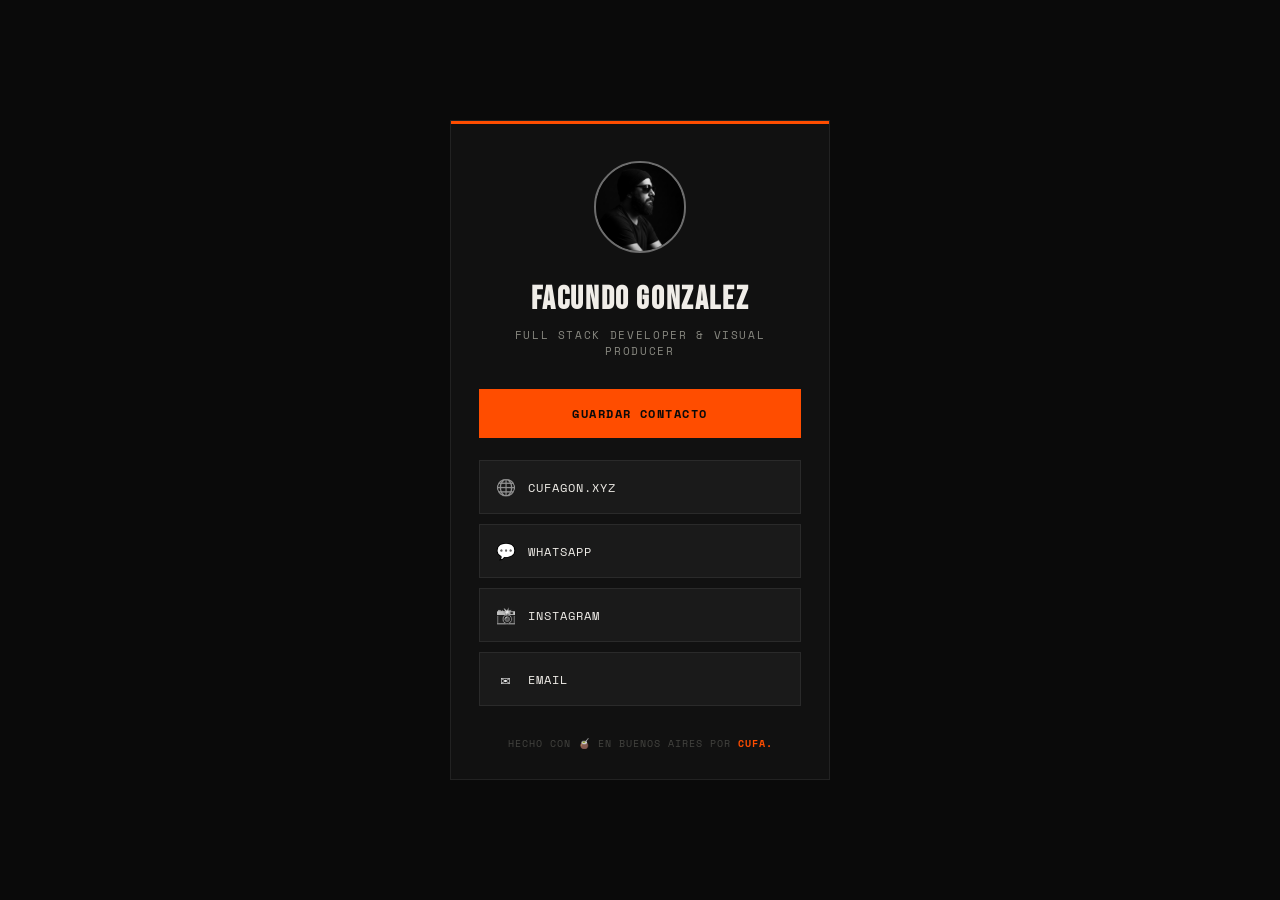
==== contact.html @ 972ae411 "Agregar página de contacto rápido Co-Authored-By: Claude Sonnet 5 <noreply@anthropic.com>" ====
<!DOCTYPE html>
<html lang="es">
<head>
  <meta charset="UTF-8">
  <meta name="viewport" content="width=device-width, initial-scale=1.0">
  <title>CUFA · Facundo González</title>
  <link rel="icon" type="image/png" href="img/logo128.png">
  <link rel="apple-touch-icon" sizes="180x180" href="img/logo128.png">
  <link href="https://fonts.googleapis.com/css2?family=Bebas+Neue&family=Space+Mono:wght@400;700&family=DM+Sans:wght@400;500;600&display=swap" rel="stylesheet">
  <style>
    :root {
      --bg: #0a0a0a;
      --surface: #111111;
      --surface2: #1a1a1a;
      --orange: #ff4d00;
      --orange-dim: #cc3d00;
      --text: #f0ede8;
      --text-muted: #888880;
      --text-dim: #444440;
      --border: rgba(255,255,255,0.07);
      --mono: 'Space Mono', monospace;
      --display: 'Bebas Neue', sans-serif;
      --body: 'DM Sans', sans-serif;
    }
    * { margin: 0; padding: 0; box-sizing: border-box; }
    body {
      font-family: var(--body);
      background: var(--bg);
      color: var(--text);
      min-height: 100vh;
      display: flex;
      align-items: center;
      justify-content: center;
      padding: 24px;
    }
    .card {
      width: 100%;
      max-width: 380px;
      background: var(--surface);
      border: 1px solid var(--border);
      padding: 40px 28px 28px;
      text-align: center;
      position: relative;
    }
    .card::before {
      content: '';
      position: absolute;
      top: 0; left: 0; right: 0;
      height: 3px;
      background: var(--orange);
      transform: scaleX(0);
      transform-origin: left;
      animation: line-in 0.5s cubic-bezier(0.4, 0, 0.2, 1) forwards;
    }
    .reveal {
      opacity: 0;
      transform: translateY(14px);
      animation: fade-up 0.5s cubic-bezier(0.4, 0, 0.2, 1) forwards;
    }
    .avatar { animation-delay: 0.15s; }
    h1 { animation-delay: 0.25s; }
    .role { animation-delay: 0.32s; }
    .btn-primary { animation-delay: 0.4s; }
    .links .link:nth-child(1) { animation-delay: 0.46s; }
    .links .link:nth-child(2) { animation-delay: 0.52s; }
    .links .link:nth-child(3) { animation-delay: 0.58s; }
    .links .link:nth-child(4) { animation-delay: 0.64s; }
    footer.dev-credit { animation-delay: 0.7s; }
    @keyframes line-in { to { transform: scaleX(1); } }
    @keyframes fade-up { to { opacity: 1; transform: translateY(0); } }
    .avatar {
      width: 92px;
      height: 92px;
      border-radius: 50%;
      margin: 0 auto 22px;
      object-fit: cover;
      border: 2px solid var(--orange);
      filter: grayscale(1);
    }
    h1 {
      font-family: var(--display);
      font-size: 32px;
      letter-spacing: 0.05em;
      text-transform: uppercase;
      margin-bottom: 8px;
    }
    .role {
      font-family: var(--mono);
      color: var(--text-muted);
      font-size: 11px;
      letter-spacing: 0.15em;
      text-transform: uppercase;
      margin-bottom: 30px;
    }
    .btn-primary {
      display: block;
      width: 100%;
      font-family: var(--mono);
      background: var(--orange);
      color: var(--bg);
      text-decoration: none;
      font-weight: 700;
      font-size: 12px;
      letter-spacing: 0.12em;
      text-transform: uppercase;
      padding: 16px;
      margin-bottom: 22px;
      transition: background 0.2s;
    }
    .btn-primary:hover, .btn-primary:active { background: var(--orange-dim); }
    .links { display: flex; flex-direction: column; gap: 10px; }
    .link {
      display: flex;
      align-items: center;
      gap: 12px;
      background: var(--surface2);
      border: 1px solid var(--border);
      padding: 14px 16px;
      text-decoration: none;
      color: var(--text);
      font-family: var(--mono);
      font-size: 12px;
      letter-spacing: 0.08em;
      text-transform: uppercase;
      transition: border-color 0.2s;
    }
    .link:hover, .link:active { border-color: var(--orange); }
    .link .ico { font-size: 16px; width: 20px; text-align: center; filter: grayscale(1); }
    footer.dev-credit {
      margin-top: 30px;
      text-align: center;
      font-family: var(--mono);
      font-size: 10px;
      letter-spacing: 0.1em;
      text-transform: uppercase;
      color: var(--text-dim);
    }
    a.cufa-name {
      font-family: var(--mono);
      font-weight: 700;
      color: var(--orange);
      font-size: 10px;
      letter-spacing: 0.1em;
      text-decoration: none;
    }
  </style>
</head>
<body>
  <main class="card">
    <img class="avatar reveal" src="/img/1cufa.png" alt="Facundo González">
    <h1 class="reveal">Facundo Gonzalez</h1>
    <p class="role reveal">Full Stack Developer &amp; Visual Producer</p>

    <a class="btn-primary reveal" href="/contact.vcf" download="facundo-gonzalez.vcf">Guardar contacto</a>

    <div class="links">
      <a class="link reveal" href="https://cufagon.xyz" target="_blank" rel="noopener">
        <span class="ico">🌐</span> cufagon.xyz
      </a>
      <a class="link reveal" href="https://wa.me/5491168980563" target="_blank" rel="noopener">
        <span class="ico">💬</span> WhatsApp
      </a>
      <a class="link reveal" href="https://instagram.com/cufa.dev" target="_blank" rel="noopener">
        <span class="ico">📸</span> Instagram
      </a>
      <a class="link reveal" href="mailto:facundonic.gonzalez@gmail.com">
        <span class="ico">✉️</span> Email
      </a>
    </div>

    <footer class="dev-credit reveal">Hecho con 🧉 en Buenos Aires por <a class="cufa-name" href="https://www.cufagon.xyz/" target="_blank" rel="noopener">CUFA.</a></footer>
  </main>
</body>
</html>
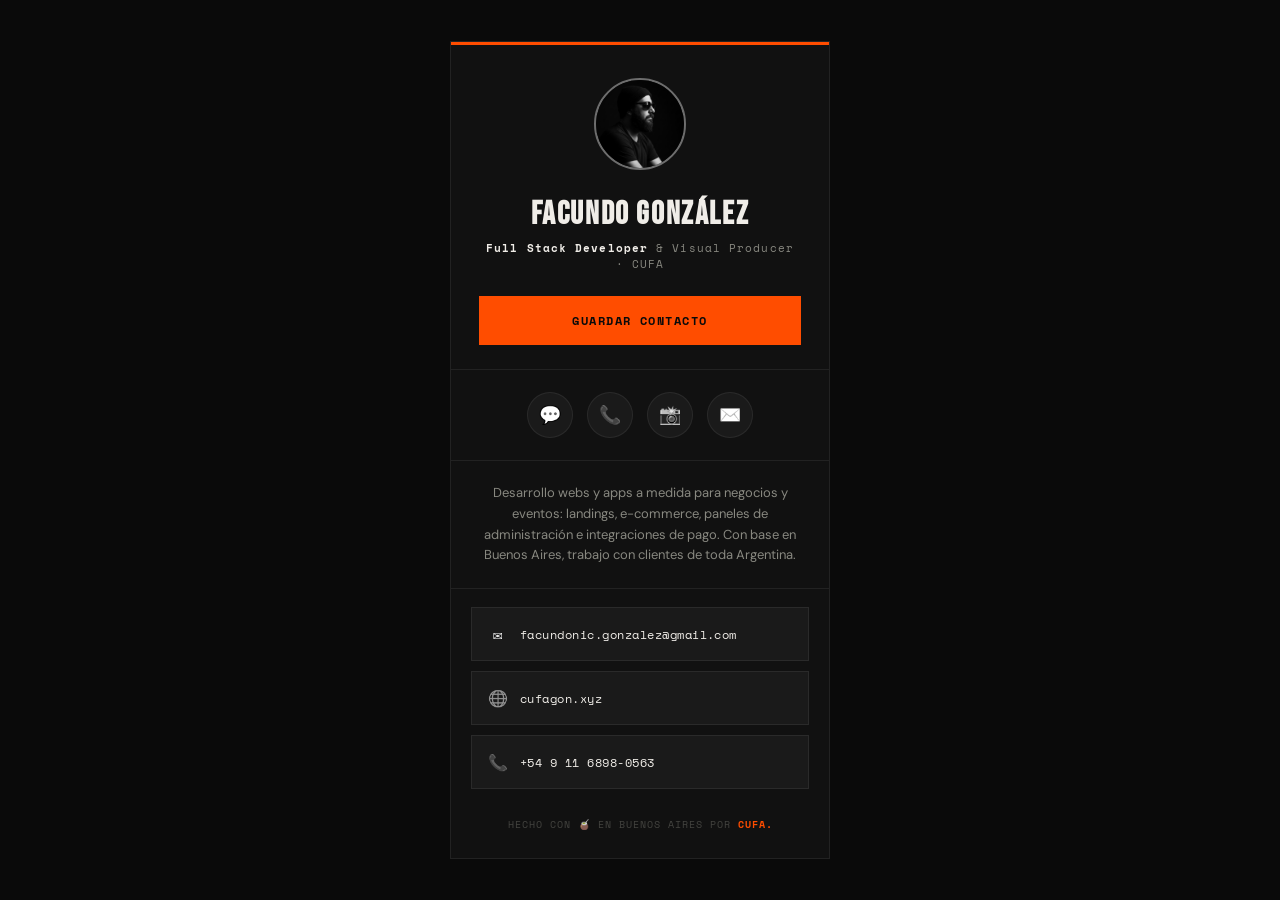
==== commit 87fe6b75: "Rediseñar contact.html con estilo tipo tarjeta NFC Agrega foto, fila de accesos rápidos (WhatsApp/ll" ====
--- a/contact.html
+++ b/contact.html
@@ -38,9 +38,9 @@
       max-width: 380px;
       background: var(--surface);
       border: 1px solid var(--border);
-      padding: 40px 28px 28px;
       text-align: center;
       position: relative;
+      overflow: hidden;
     }
     .card::before {
       content: '';
@@ -57,22 +57,24 @@
       transform: translateY(14px);
       animation: fade-up 0.5s cubic-bezier(0.4, 0, 0.2, 1) forwards;
     }
+    .top { padding: 36px 28px 24px; }
     .avatar { animation-delay: 0.15s; }
     h1 { animation-delay: 0.25s; }
     .role { animation-delay: 0.32s; }
     .btn-primary { animation-delay: 0.4s; }
-    .links .link:nth-child(1) { animation-delay: 0.46s; }
-    .links .link:nth-child(2) { animation-delay: 0.52s; }
-    .links .link:nth-child(3) { animation-delay: 0.58s; }
-    .links .link:nth-child(4) { animation-delay: 0.64s; }
-    footer.dev-credit { animation-delay: 0.7s; }
+    .quick { animation-delay: 0.46s; }
+    .bio { animation-delay: 0.52s; }
+    .details .row:nth-child(1) { animation-delay: 0.58s; }
+    .details .row:nth-child(2) { animation-delay: 0.64s; }
+    .details .row:nth-child(3) { animation-delay: 0.7s; }
+    footer.dev-credit { animation-delay: 0.78s; }
     @keyframes line-in { to { transform: scaleX(1); } }
     @keyframes fade-up { to { opacity: 1; transform: translateY(0); } }
     .avatar {
       width: 92px;
       height: 92px;
       border-radius: 50%;
-      margin: 0 auto 22px;
+      margin: 0 auto 20px;
       object-fit: cover;
       border: 2px solid var(--orange);
       filter: grayscale(1);
@@ -82,16 +84,16 @@
       font-size: 32px;
       letter-spacing: 0.05em;
       text-transform: uppercase;
-      margin-bottom: 8px;
+      margin-bottom: 6px;
     }
     .role {
       font-family: var(--mono);
       color: var(--text-muted);
       font-size: 11px;
-      letter-spacing: 0.15em;
-      text-transform: uppercase;
-      margin-bottom: 30px;
-    }
+      letter-spacing: 0.1em;
+      margin-bottom: 24px;
+    }
+    .role b { color: var(--text); font-weight: 700; }
     .btn-primary {
       display: block;
       width: 100%;
@@ -104,12 +106,41 @@
       letter-spacing: 0.12em;
       text-transform: uppercase;
       padding: 16px;
-      margin-bottom: 22px;
       transition: background 0.2s;
     }
     .btn-primary:hover, .btn-primary:active { background: var(--orange-dim); }
-    .links { display: flex; flex-direction: column; gap: 10px; }
-    .link {
+    .quick {
+      display: flex;
+      justify-content: center;
+      gap: 14px;
+      padding: 22px 28px;
+      border-top: 1px solid var(--border);
+      border-bottom: 1px solid var(--border);
+    }
+    .quick a {
+      width: 46px;
+      height: 46px;
+      border-radius: 50%;
+      background: var(--surface2);
+      border: 1px solid var(--border);
+      display: flex;
+      align-items: center;
+      justify-content: center;
+      font-size: 18px;
+      text-decoration: none;
+      filter: grayscale(1);
+      transition: border-color 0.2s, filter 0.2s;
+    }
+    .quick a:hover, .quick a:active { border-color: var(--orange); filter: grayscale(0); }
+    .bio {
+      font-size: 13px;
+      line-height: 1.6;
+      color: var(--text-muted);
+      padding: 22px 28px;
+      border-bottom: 1px solid var(--border);
+    }
+    .details { padding: 18px 20px 28px; display: flex; flex-direction: column; gap: 10px; }
+    .row {
       display: flex;
       align-items: center;
       gap: 12px;
@@ -120,14 +151,15 @@
       color: var(--text);
       font-family: var(--mono);
       font-size: 12px;
-      letter-spacing: 0.08em;
-      text-transform: uppercase;
+      letter-spacing: 0.04em;
+      text-align: left;
       transition: border-color 0.2s;
     }
-    .link:hover, .link:active { border-color: var(--orange); }
-    .link .ico { font-size: 16px; width: 20px; text-align: center; filter: grayscale(1); }
+    .row:hover, .row:active { border-color: var(--orange); }
+    .row .ico { font-size: 16px; width: 20px; text-align: center; filter: grayscale(1); flex-shrink: 0; }
+    .row span.val { overflow: hidden; text-overflow: ellipsis; white-space: nowrap; }
     footer.dev-credit {
-      margin-top: 30px;
+      padding: 0 28px 26px;
       text-align: center;
       font-family: var(--mono);
       font-size: 10px;
@@ -147,28 +179,35 @@
 </head>
 <body>
   <main class="card">
-    <img class="avatar reveal" src="/img/1cufa.png" alt="Facundo González">
-    <h1 class="reveal">Facundo Gonzalez</h1>
-    <p class="role reveal">Full Stack Developer &amp; Visual Producer</p>
-
-    <a class="btn-primary reveal" href="/contact.vcf" download="facundo-gonzalez.vcf">Guardar contacto</a>
-
-    <div class="links">
-      <a class="link reveal" href="https://cufagon.xyz" target="_blank" rel="noopener">
-        <span class="ico">🌐</span> cufagon.xyz
+    <div class="top">
+      <img class="avatar reveal" src="/img/1cufa.png" alt="Facundo González">
+      <h1 class="reveal">Facundo González</h1>
+      <p class="role reveal"><b>Full Stack Developer</b> &amp; Visual Producer · CUFA</p>
+      <a class="btn-primary reveal" href="/contact.vcf">Guardar contacto</a>
+    </div>
+
+    <div class="quick reveal">
+      <a href="https://wa.me/5491168980563" target="_blank" rel="noopener" aria-label="WhatsApp">💬</a>
+      <a href="tel:+5491168980563" aria-label="Llamar">📞</a>
+      <a href="https://instagram.com/cufa.dev" target="_blank" rel="noopener" aria-label="Instagram">📸</a>
+      <a href="mailto:facundonic.gonzalez@gmail.com" aria-label="Email">✉️</a>
+    </div>
+
+    <p class="bio reveal">Desarrollo webs y apps a medida para negocios y eventos: landings, e-commerce, paneles de administración e integraciones de pago. Con base en Buenos Aires, trabajo con clientes de toda Argentina.</p>
+
+    <div class="details">
+      <a class="row reveal" href="mailto:facundonic.gonzalez@gmail.com">
+        <span class="ico">✉️</span> <span class="val">facundonic.gonzalez@gmail.com</span>
       </a>
-      <a class="link reveal" href="https://wa.me/5491168980563" target="_blank" rel="noopener">
-        <span class="ico">💬</span> WhatsApp
+      <a class="row reveal" href="https://cufagon.xyz" target="_blank" rel="noopener">
+        <span class="ico">🌐</span> <span class="val">cufagon.xyz</span>
       </a>
-      <a class="link reveal" href="https://instagram.com/cufa.dev" target="_blank" rel="noopener">
-        <span class="ico">📸</span> Instagram
-      </a>
-      <a class="link reveal" href="mailto:facundonic.gonzalez@gmail.com">
-        <span class="ico">✉️</span> Email
+      <a class="row reveal" href="tel:+5491168980563">
+        <span class="ico">📞</span> <span class="val">+54 9 11 6898-0563</span>
       </a>
     </div>
 
     <footer class="dev-credit reveal">Hecho con 🧉 en Buenos Aires por <a class="cufa-name" href="https://www.cufagon.xyz/" target="_blank" rel="noopener">CUFA.</a></footer>
   </main>
 </body>
-</html>+</html>
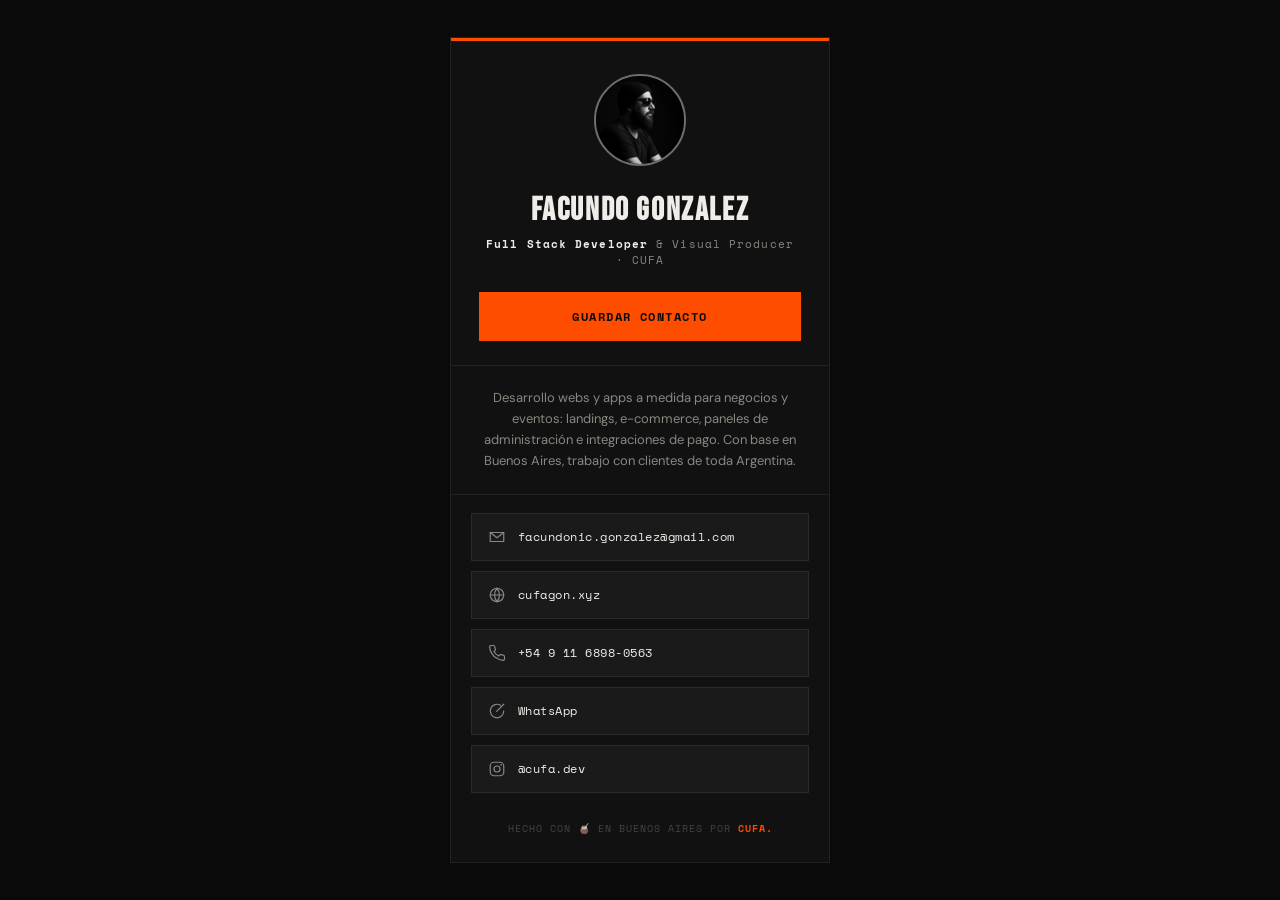
==== commit e3c190db: "Simplificar contact.html e iconos minimalistas + corregir apellido - Saca la fila de 4 iconos redond" ====
--- a/contact.html
+++ b/contact.html
@@ -3,7 +3,7 @@
 <head>
   <meta charset="UTF-8">
   <meta name="viewport" content="width=device-width, initial-scale=1.0">
-  <title>CUFA · Facundo González</title>
+  <title>CUFA · Facundo Gonzalez</title>
   <link rel="icon" type="image/png" href="img/logo128.png">
   <link rel="apple-touch-icon" sizes="180x180" href="img/logo128.png">
   <link href="https://fonts.googleapis.com/css2?family=Bebas+Neue&family=Space+Mono:wght@400;700&family=DM+Sans:wght@400;500;600&display=swap" rel="stylesheet">
@@ -109,34 +109,12 @@
       transition: background 0.2s;
     }
     .btn-primary:hover, .btn-primary:active { background: var(--orange-dim); }
-    .quick {
-      display: flex;
-      justify-content: center;
-      gap: 14px;
-      padding: 22px 28px;
-      border-top: 1px solid var(--border);
-      border-bottom: 1px solid var(--border);
-    }
-    .quick a {
-      width: 46px;
-      height: 46px;
-      border-radius: 50%;
-      background: var(--surface2);
-      border: 1px solid var(--border);
-      display: flex;
-      align-items: center;
-      justify-content: center;
-      font-size: 18px;
-      text-decoration: none;
-      filter: grayscale(1);
-      transition: border-color 0.2s, filter 0.2s;
-    }
-    .quick a:hover, .quick a:active { border-color: var(--orange); filter: grayscale(0); }
     .bio {
       font-size: 13px;
       line-height: 1.6;
       color: var(--text-muted);
       padding: 22px 28px;
+      border-top: 1px solid var(--border);
       border-bottom: 1px solid var(--border);
     }
     .details { padding: 18px 20px 28px; display: flex; flex-direction: column; gap: 10px; }
@@ -156,7 +134,9 @@
       transition: border-color 0.2s;
     }
     .row:hover, .row:active { border-color: var(--orange); }
-    .row .ico { font-size: 16px; width: 20px; text-align: center; filter: grayscale(1); flex-shrink: 0; }
+    .row:hover .ico svg, .row:active .ico svg { stroke: var(--orange); }
+    .row .ico { width: 18px; height: 18px; flex-shrink: 0; display: flex; align-items: center; justify-content: center; }
+    .row .ico svg { width: 18px; height: 18px; stroke: var(--text-muted); fill: none; stroke-width: 1.6; stroke-linecap: round; stroke-linejoin: round; transition: stroke 0.2s; }
     .row span.val { overflow: hidden; text-overflow: ellipsis; white-space: nowrap; }
     footer.dev-credit {
       padding: 0 28px 26px;
@@ -180,30 +160,29 @@
 <body>
   <main class="card">
     <div class="top">
-      <img class="avatar reveal" src="/img/1cufa.png" alt="Facundo González">
-      <h1 class="reveal">Facundo González</h1>
+      <img class="avatar reveal" src="/img/1cufa.png" alt="Facundo Gonzalez">
+      <h1 class="reveal">Facundo Gonzalez</h1>
       <p class="role reveal"><b>Full Stack Developer</b> &amp; Visual Producer · CUFA</p>
       <a class="btn-primary reveal" href="/contact.vcf">Guardar contacto</a>
-    </div>
-
-    <div class="quick reveal">
-      <a href="https://wa.me/5491168980563" target="_blank" rel="noopener" aria-label="WhatsApp">💬</a>
-      <a href="tel:+5491168980563" aria-label="Llamar">📞</a>
-      <a href="https://instagram.com/cufa.dev" target="_blank" rel="noopener" aria-label="Instagram">📸</a>
-      <a href="mailto:facundonic.gonzalez@gmail.com" aria-label="Email">✉️</a>
     </div>
 
     <p class="bio reveal">Desarrollo webs y apps a medida para negocios y eventos: landings, e-commerce, paneles de administración e integraciones de pago. Con base en Buenos Aires, trabajo con clientes de toda Argentina.</p>
 
     <div class="details">
       <a class="row reveal" href="mailto:facundonic.gonzalez@gmail.com">
-        <span class="ico">✉️</span> <span class="val">facundonic.gonzalez@gmail.com</span>
+        <span class="ico"><svg viewBox="0 0 24 24"><path d="M3 6h18v12H3z"/><path d="M3 6l9 7 9-7"/></svg></span> <span class="val">facundonic.gonzalez@gmail.com</span>
       </a>
       <a class="row reveal" href="https://cufagon.xyz" target="_blank" rel="noopener">
-        <span class="ico">🌐</span> <span class="val">cufagon.xyz</span>
+        <span class="ico"><svg viewBox="0 0 24 24"><circle cx="12" cy="12" r="9"/><path d="M3 12h18M12 3a14 14 0 0 1 0 18M12 3a14 14 0 0 0 0 18"/></svg></span> <span class="val">cufagon.xyz</span>
       </a>
       <a class="row reveal" href="tel:+5491168980563">
-        <span class="ico">📞</span> <span class="val">+54 9 11 6898-0563</span>
+        <span class="ico"><svg viewBox="0 0 24 24"><path d="M22 16.9v3a2 2 0 0 1-2.2 2 19.8 19.8 0 0 1-8.6-3.1 19.5 19.5 0 0 1-6-6 19.8 19.8 0 0 1-3.1-8.7A2 2 0 0 1 4.1 2h3a2 2 0 0 1 2 1.7c.1 1 .3 2 .7 2.9a2 2 0 0 1-.5 2.1L8 10a16 16 0 0 0 6 6l1.3-1.3a2 2 0 0 1 2.1-.5c.9.4 1.9.6 2.9.7a2 2 0 0 1 1.7 2z"/></svg></span> <span class="val">+54 9 11 6898-0563</span>
+      </a>
+      <a class="row reveal" href="https://wa.me/5491168980563" target="_blank" rel="noopener">
+        <span class="ico"><svg viewBox="0 0 24 24"><path d="M21 12a9 9 0 1 1-4.2-7.6"/><path d="M21 3l-9.5 9.5"/></svg></span> <span class="val">WhatsApp</span>
+      </a>
+      <a class="row reveal" href="https://instagram.com/cufa.dev" target="_blank" rel="noopener">
+        <span class="ico"><svg viewBox="0 0 24 24"><rect x="3" y="3" width="18" height="18" rx="5"/><circle cx="12" cy="12" r="4"/><circle cx="17.5" cy="6.5" r="0.8" fill="currentColor" stroke="none"/></svg></span> <span class="val">@cufa.dev</span>
       </a>
     </div>
 
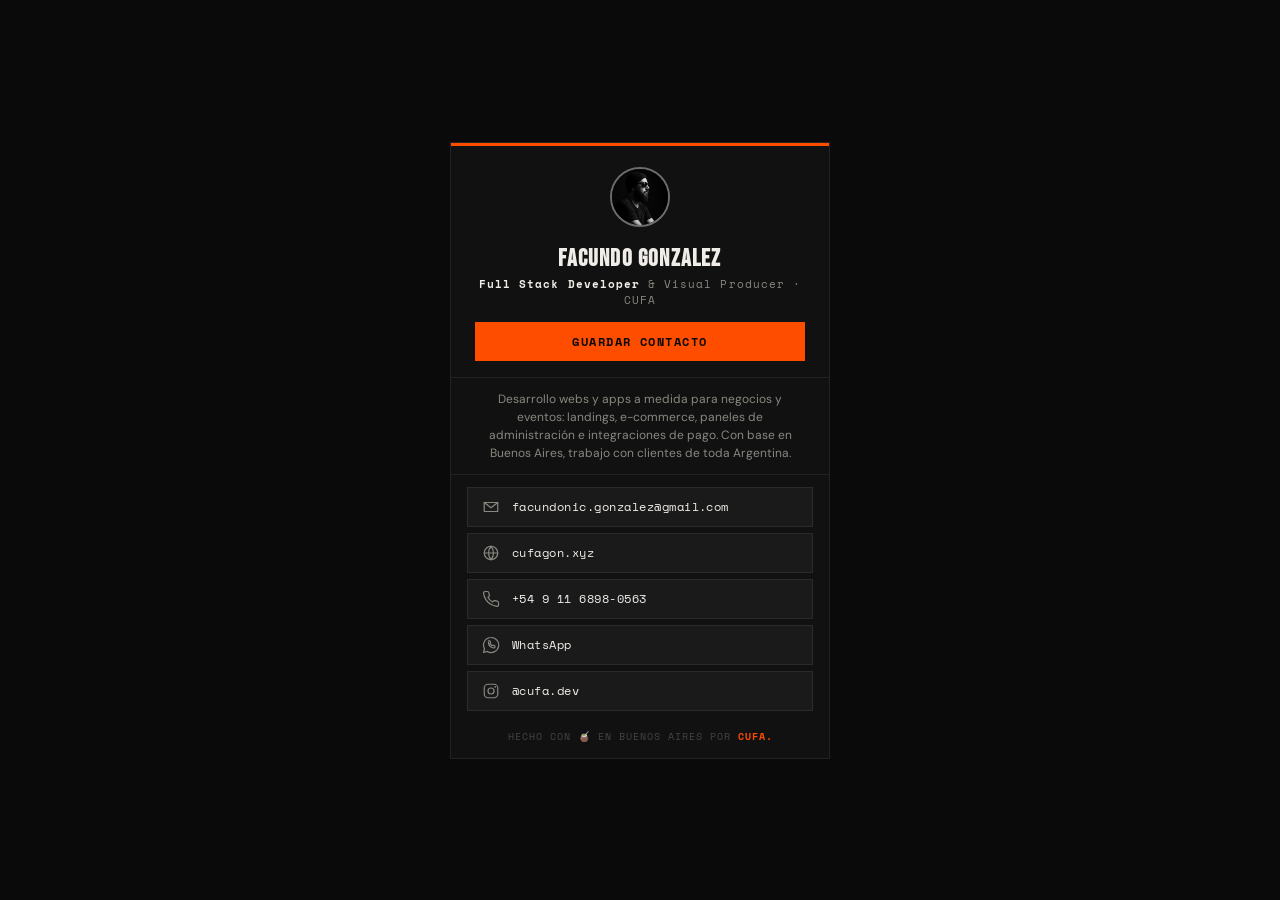
==== commit ca173276: "Achicar espaciado vertical y corregir ícono de WhatsApp Reduce paddings/tamaños (avatar, títulos, fi" ====
--- a/contact.html
+++ b/contact.html
@@ -31,7 +31,7 @@
       display: flex;
       align-items: center;
       justify-content: center;
-      padding: 24px;
+      padding: 16px;
     }
     .card {
       width: 100%;
@@ -57,7 +57,7 @@
       transform: translateY(14px);
       animation: fade-up 0.5s cubic-bezier(0.4, 0, 0.2, 1) forwards;
     }
-    .top { padding: 36px 28px 24px; }
+    .top { padding: 24px 24px 16px; }
     .avatar { animation-delay: 0.15s; }
     h1 { animation-delay: 0.25s; }
     .role { animation-delay: 0.32s; }
@@ -71,27 +71,27 @@
     @keyframes line-in { to { transform: scaleX(1); } }
     @keyframes fade-up { to { opacity: 1; transform: translateY(0); } }
     .avatar {
-      width: 92px;
-      height: 92px;
+      width: 60px;
+      height: 60px;
       border-radius: 50%;
-      margin: 0 auto 20px;
+      margin: 0 auto 12px;
       object-fit: cover;
       border: 2px solid var(--orange);
       filter: grayscale(1);
     }
     h1 {
       font-family: var(--display);
-      font-size: 32px;
+      font-size: 24px;
       letter-spacing: 0.05em;
       text-transform: uppercase;
-      margin-bottom: 6px;
+      margin-bottom: 3px;
     }
     .role {
       font-family: var(--mono);
       color: var(--text-muted);
-      font-size: 11px;
+      font-size: 10.5px;
       letter-spacing: 0.1em;
-      margin-bottom: 24px;
+      margin-bottom: 14px;
     }
     .role b { color: var(--text); font-weight: 700; }
     .btn-primary {
@@ -105,26 +105,26 @@
       font-size: 12px;
       letter-spacing: 0.12em;
       text-transform: uppercase;
-      padding: 16px;
+      padding: 11px;
       transition: background 0.2s;
     }
     .btn-primary:hover, .btn-primary:active { background: var(--orange-dim); }
     .bio {
-      font-size: 13px;
-      line-height: 1.6;
+      font-size: 12px;
+      line-height: 1.5;
       color: var(--text-muted);
-      padding: 22px 28px;
+      padding: 12px 24px;
       border-top: 1px solid var(--border);
       border-bottom: 1px solid var(--border);
     }
-    .details { padding: 18px 20px 28px; display: flex; flex-direction: column; gap: 10px; }
+    .details { padding: 12px 16px 18px; display: flex; flex-direction: column; gap: 6px; }
     .row {
       display: flex;
       align-items: center;
       gap: 12px;
       background: var(--surface2);
       border: 1px solid var(--border);
-      padding: 14px 16px;
+      padding: 10px 14px;
       text-decoration: none;
       color: var(--text);
       font-family: var(--mono);
@@ -139,7 +139,7 @@
     .row .ico svg { width: 18px; height: 18px; stroke: var(--text-muted); fill: none; stroke-width: 1.6; stroke-linecap: round; stroke-linejoin: round; transition: stroke 0.2s; }
     .row span.val { overflow: hidden; text-overflow: ellipsis; white-space: nowrap; }
     footer.dev-credit {
-      padding: 0 28px 26px;
+      padding: 0 24px 14px;
       text-align: center;
       font-family: var(--mono);
       font-size: 10px;
@@ -179,7 +179,7 @@
         <span class="ico"><svg viewBox="0 0 24 24"><path d="M22 16.9v3a2 2 0 0 1-2.2 2 19.8 19.8 0 0 1-8.6-3.1 19.5 19.5 0 0 1-6-6 19.8 19.8 0 0 1-3.1-8.7A2 2 0 0 1 4.1 2h3a2 2 0 0 1 2 1.7c.1 1 .3 2 .7 2.9a2 2 0 0 1-.5 2.1L8 10a16 16 0 0 0 6 6l1.3-1.3a2 2 0 0 1 2.1-.5c.9.4 1.9.6 2.9.7a2 2 0 0 1 1.7 2z"/></svg></span> <span class="val">+54 9 11 6898-0563</span>
       </a>
       <a class="row reveal" href="https://wa.me/5491168980563" target="_blank" rel="noopener">
-        <span class="ico"><svg viewBox="0 0 24 24"><path d="M21 12a9 9 0 1 1-4.2-7.6"/><path d="M21 3l-9.5 9.5"/></svg></span> <span class="val">WhatsApp</span>
+        <span class="ico"><svg viewBox="0 0 24 24"><path d="M12 2a10 10 0 0 0-8.6 15L2 22l5.2-1.4A10 10 0 1 0 12 2z"/><path d="M8.5 8.3c0 4.4 3.3 7.7 7.7 7.7.6 0 1-.4 1-1v-1.2a1 1 0 0 0-.7-1l-1.6-.5a1 1 0 0 0-1 .3l-.3.4a5.9 5.9 0 0 1-2.9-2.9l.4-.3a1 1 0 0 0 .3-1l-.5-1.6a1 1 0 0 0-1-.7H8.5"/></svg></span> <span class="val">WhatsApp</span>
       </a>
       <a class="row reveal" href="https://instagram.com/cufa.dev" target="_blank" rel="noopener">
         <span class="ico"><svg viewBox="0 0 24 24"><rect x="3" y="3" width="18" height="18" rx="5"/><circle cx="12" cy="12" r="4"/><circle cx="17.5" cy="6.5" r="0.8" fill="currentColor" stroke="none"/></svg></span> <span class="val">@cufa.dev</span>
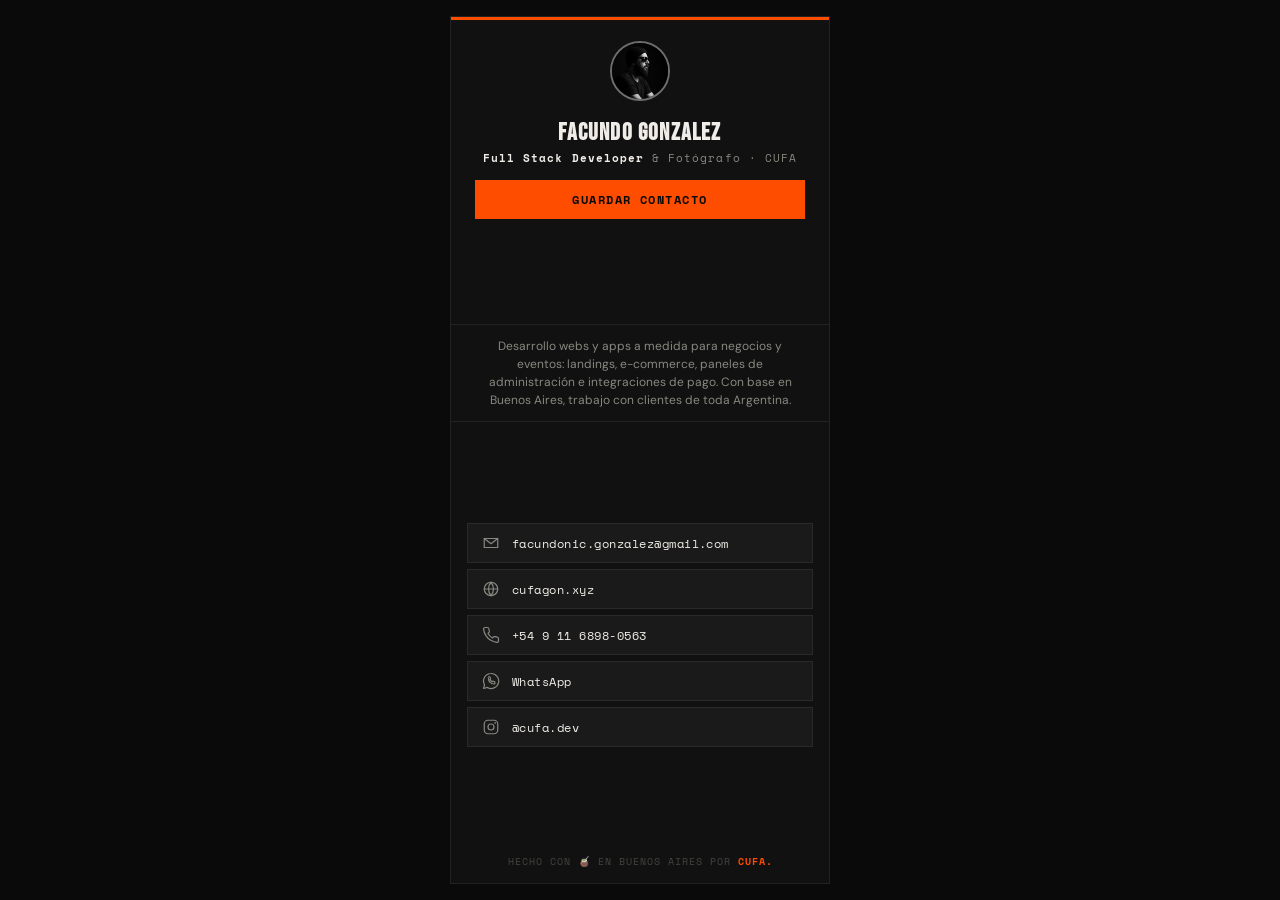
==== commit fba9ca76: "Estirar tarjeta a toda la altura y cambiar rol a Fotógrafo Card usa min-height + max-height (100dvh)" ====
--- a/contact.html
+++ b/contact.html
@@ -27,7 +27,7 @@
       font-family: var(--body);
       background: var(--bg);
       color: var(--text);
-      min-height: 100vh;
+      min-height: 100dvh;
       display: flex;
       align-items: center;
       justify-content: center;
@@ -36,11 +36,16 @@
     .card {
       width: 100%;
       max-width: 380px;
+      min-height: calc(100dvh - 32px);
+      max-height: calc(100dvh - 32px);
       background: var(--surface);
       border: 1px solid var(--border);
       text-align: center;
       position: relative;
       overflow: hidden;
+      display: flex;
+      flex-direction: column;
+      justify-content: space-between;
     }
     .card::before {
       content: '';
@@ -50,7 +55,7 @@
       background: var(--orange);
       transform: scaleX(0);
       transform-origin: left;
-      animation: line-in 0.5s cubic-bezier(0.4, 0, 0.2, 1) forwards;
+      animation: line-in 0.6s steps(1) forwards;
     }
     .reveal {
       opacity: 0;
@@ -68,7 +73,14 @@
     .details .row:nth-child(2) { animation-delay: 0.64s; }
     .details .row:nth-child(3) { animation-delay: 0.7s; }
     footer.dev-credit { animation-delay: 0.78s; }
-    @keyframes line-in { to { transform: scaleX(1); } }
+    @keyframes line-in {
+      0%   { transform: scaleX(0); background: #00ffcc; }
+      15%  { transform: scaleX(0.4); background: #00ffcc; }
+      30%  { transform: scaleX(0.7); background: #ff0066; }
+      45%  { transform: scaleX(0.5); background: #ff0066; }
+      60%  { transform: scaleX(1); background: var(--orange-dim); }
+      100% { transform: scaleX(1); background: var(--orange); }
+    }
     @keyframes fade-up { to { opacity: 1; transform: translateY(0); } }
     .avatar {
       width: 60px;
@@ -85,6 +97,35 @@
       letter-spacing: 0.05em;
       text-transform: uppercase;
       margin-bottom: 3px;
+      position: relative;
+    }
+    h1::before, h1::after {
+      content: attr(data-text);
+      position: absolute;
+      top: 0; left: 0;
+      width: 100%;
+      opacity: 0;
+      pointer-events: none;
+    }
+    h1::before { color: #00ffcc; animation: glitchA 0.7s steps(1) 1 forwards; animation-delay: 0.25s; }
+    h1::after { color: #ff0066; animation: glitchB 0.7s steps(1) 1 forwards; animation-delay: 0.27s; }
+    @keyframes glitchA {
+      0%   { opacity: 0; }
+      8%   { opacity: 0.8; clip-path: inset(0 0 60% 0); transform: translate(-3px, 0); }
+      16%  { opacity: 0.8; clip-path: inset(30% 0 30% 0); transform: translate(2px, 0); }
+      24%  { opacity: 0; }
+      55%  { opacity: 0.7; clip-path: inset(60% 0 0 0); transform: translate(-2px, 0); }
+      63%  { opacity: 0; }
+      100% { opacity: 0; }
+    }
+    @keyframes glitchB {
+      0%   { opacity: 0; }
+      10%  { opacity: 0.8; clip-path: inset(20% 0 55% 0); transform: translate(3px, 0); }
+      18%  { opacity: 0.8; clip-path: inset(50% 0 10% 0); transform: translate(-2px, 0); }
+      26%  { opacity: 0; }
+      58%  { opacity: 0.7; clip-path: inset(0 0 65% 0); transform: translate(2px, 0); }
+      66%  { opacity: 0; }
+      100% { opacity: 0; }
     }
     .role {
       font-family: var(--mono);
@@ -131,9 +172,9 @@
       font-size: 12px;
       letter-spacing: 0.04em;
       text-align: left;
-      transition: border-color 0.2s;
-    }
-    .row:hover, .row:active { border-color: var(--orange); }
+      transition: border-color 0.2s, transform 0.15s;
+    }
+    .row:hover, .row:active { border-color: var(--orange); transform: translateX(3px); }
     .row:hover .ico svg, .row:active .ico svg { stroke: var(--orange); }
     .row .ico { width: 18px; height: 18px; flex-shrink: 0; display: flex; align-items: center; justify-content: center; }
     .row .ico svg { width: 18px; height: 18px; stroke: var(--text-muted); fill: none; stroke-width: 1.6; stroke-linecap: round; stroke-linejoin: round; transition: stroke 0.2s; }
@@ -155,14 +196,18 @@
       letter-spacing: 0.1em;
       text-decoration: none;
     }
+    @media (prefers-reduced-motion: reduce) {
+      *, *::before, *::after { animation: none !important; transition: none !important; }
+      .reveal { opacity: 1; transform: none; }
+    }
   </style>
 </head>
 <body>
   <main class="card">
     <div class="top">
       <img class="avatar reveal" src="/img/1cufa.png" alt="Facundo Gonzalez">
-      <h1 class="reveal">Facundo Gonzalez</h1>
-      <p class="role reveal"><b>Full Stack Developer</b> &amp; Visual Producer · CUFA</p>
+      <h1 class="reveal" data-text="Facundo Gonzalez">Facundo Gonzalez</h1>
+      <p class="role reveal"><b>Full Stack Developer</b> &amp; Fotógrafo · CUFA</p>
       <a class="btn-primary reveal" href="/contact.vcf">Guardar contacto</a>
     </div>
 
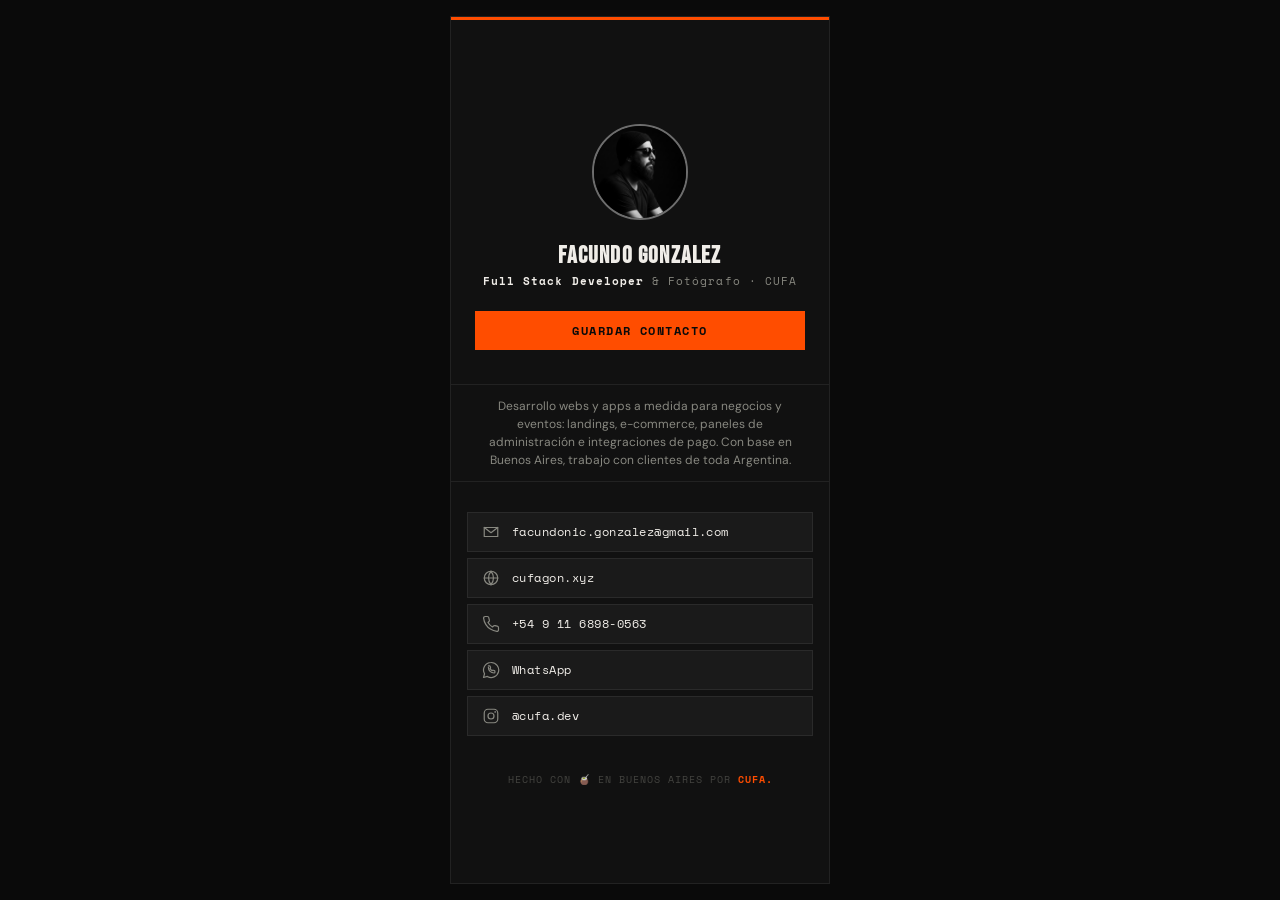
==== commit 1ced7f19: "Agrandar avatar, bajar botón de guardar y prolijar espaciado Cambia justify-content: space-between (" ====
--- a/contact.html
+++ b/contact.html
@@ -45,7 +45,8 @@
       overflow: hidden;
       display: flex;
       flex-direction: column;
-      justify-content: space-between;
+      justify-content: center;
+      gap: 18px;
     }
     .card::before {
       content: '';
@@ -83,10 +84,10 @@
     }
     @keyframes fade-up { to { opacity: 1; transform: translateY(0); } }
     .avatar {
-      width: 60px;
-      height: 60px;
+      width: 96px;
+      height: 96px;
       border-radius: 50%;
-      margin: 0 auto 12px;
+      margin: 0 auto 16px;
       object-fit: cover;
       border: 2px solid var(--orange);
       filter: grayscale(1);
@@ -132,7 +133,7 @@
       color: var(--text-muted);
       font-size: 10.5px;
       letter-spacing: 0.1em;
-      margin-bottom: 14px;
+      margin-bottom: 22px;
     }
     .role b { color: var(--text); font-weight: 700; }
     .btn-primary {
